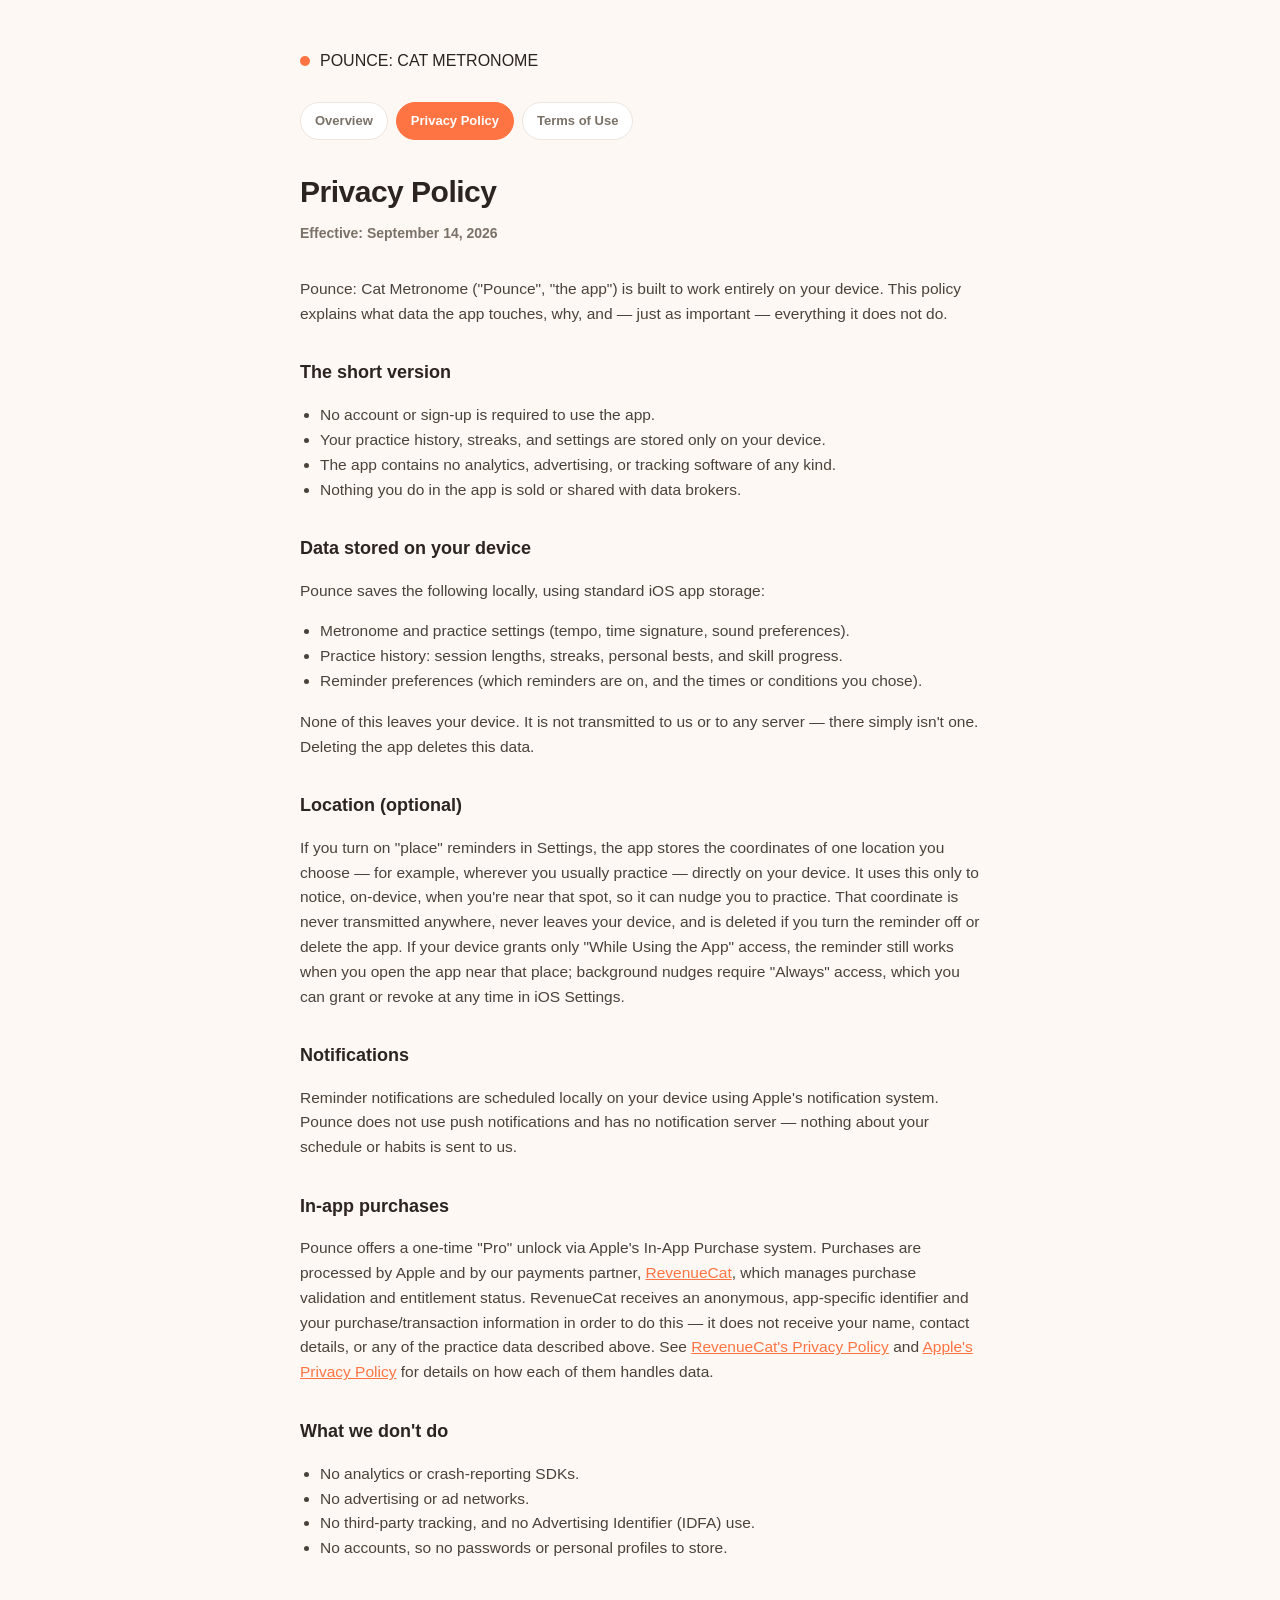
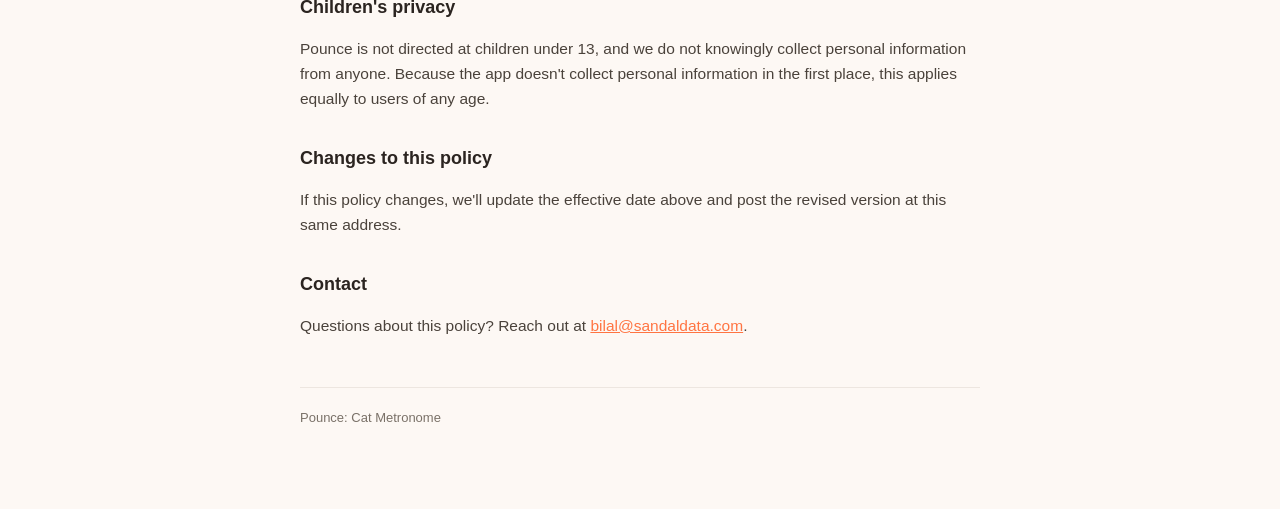
==== privacy.html @ 04211d91 "Add Privacy Policy and Terms of Use pages" ====
<!doctype html>
<html lang="en">
<head>
  <meta charset="utf-8" />
  <meta name="viewport" content="width=device-width, initial-scale=1" />
  <title>Privacy Policy — Pounce: Cat Metronome</title>
  <link rel="stylesheet" href="style.css" />
</head>
<body>
  <div class="wrap">
    <div class="brand">
      <div class="brand-dot"></div>
      <span>POUNCE: CAT METRONOME</span>
    </div>

    <nav class="pill-nav">
      <a href="index.html">Overview</a>
      <a href="privacy.html" class="on">Privacy Policy</a>
      <a href="terms.html">Terms of Use</a>
    </nav>

    <h1>Privacy Policy</h1>
    <p class="meta">Effective: September 14, 2026</p>

    <p>
      Pounce: Cat Metronome ("Pounce", "the app") is built to work entirely on your
      device. This policy explains what data the app touches, why, and — just as
      important — everything it does not do.
    </p>

    <h2>The short version</h2>
    <ul>
      <li>No account or sign-up is required to use the app.</li>
      <li>Your practice history, streaks, and settings are stored only on your device.</li>
      <li>The app contains no analytics, advertising, or tracking software of any kind.</li>
      <li>Nothing you do in the app is sold or shared with data brokers.</li>
    </ul>

    <h2>Data stored on your device</h2>
    <p>Pounce saves the following locally, using standard iOS app storage:</p>
    <ul>
      <li>Metronome and practice settings (tempo, time signature, sound preferences).</li>
      <li>Practice history: session lengths, streaks, personal bests, and skill progress.</li>
      <li>Reminder preferences (which reminders are on, and the times or conditions you chose).</li>
    </ul>
    <p>
      None of this leaves your device. It is not transmitted to us or to any server —
      there simply isn't one. Deleting the app deletes this data.
    </p>

    <h2>Location (optional)</h2>
    <p>
      If you turn on "place" reminders in Settings, the app stores the coordinates of
      one location you choose — for example, wherever you usually practice — directly
      on your device. It uses this only to notice, on-device, when you're near that
      spot, so it can nudge you to practice. That coordinate is never transmitted
      anywhere, never leaves your device, and is deleted if you turn the reminder off
      or delete the app. If your device grants only "While Using the App" access, the
      reminder still works when you open the app near that place; background nudges
      require "Always" access, which you can grant or revoke at any time in iOS
      Settings.
    </p>

    <h2>Notifications</h2>
    <p>
      Reminder notifications are scheduled locally on your device using Apple's
      notification system. Pounce does not use push notifications and has no
      notification server — nothing about your schedule or habits is sent to us.
    </p>

    <h2>In-app purchases</h2>
    <p>
      Pounce offers a one-time "Pro" unlock via Apple's In-App Purchase system.
      Purchases are processed by Apple and by our payments partner,
      <a href="https://www.revenuecat.com/" target="_blank" rel="noopener">RevenueCat</a>,
      which manages purchase validation and entitlement status. RevenueCat receives
      an anonymous, app-specific identifier and your purchase/transaction information
      in order to do this — it does not receive your name, contact details, or any of
      the practice data described above. See
      <a href="https://www.revenuecat.com/privacy/" target="_blank" rel="noopener">RevenueCat's Privacy Policy</a>
      and
      <a href="https://www.apple.com/legal/privacy/" target="_blank" rel="noopener">Apple's Privacy Policy</a>
      for details on how each of them handles data.
    </p>

    <h2>What we don't do</h2>
    <ul>
      <li>No analytics or crash-reporting SDKs.</li>
      <li>No advertising or ad networks.</li>
      <li>No third-party tracking, and no Advertising Identifier (IDFA) use.</li>
      <li>No accounts, so no passwords or personal profiles to store.</li>
    </ul>

    <h2>Children's privacy</h2>
    <p>
      Pounce is not directed at children under 13, and we do not knowingly collect
      personal information from anyone. Because the app doesn't collect personal
      information in the first place, this applies equally to users of any age.
    </p>

    <h2>Changes to this policy</h2>
    <p>
      If this policy changes, we'll update the effective date above and post the
      revised version at this same address.
    </p>

    <h2>Contact</h2>
    <p>
      Questions about this policy? Reach out at
      <a href="mailto:bilal@sandaldata.com">bilal@sandaldata.com</a>.
    </p>

    <footer>
      <div>Pounce: Cat Metronome</div>
    </footer>
  </div>
</body>
</html>
---- style.css ----
:root {
  color-scheme: light;
  --bg: #FDF8F4;
  --card: #ffffff;
  --ink: #2B2420;
  --muted: #7A7168;
  --primary: #FF7442;
  --border: #EDE6E0;
}

* { box-sizing: border-box; }

body {
  margin: 0;
  background: var(--bg);
  color: var(--ink);
  font-family: -apple-system, BlinkMacSystemFont, "Segoe UI", Roboto, Helvetica, Arial, sans-serif;
  line-height: 1.6;
}

.wrap {
  max-width: 720px;
  margin: 0 auto;
  padding: 48px 20px 80px;
}

.brand {
  display: flex;
  align-items: center;
  gap: 10px;
  margin-bottom: 28px;
}

.brand-dot {
  width: 10px;
  height: 10px;
  border-radius: 50%;
  background: var(--primary);
}

.brand a {
  color: var(--muted);
  text-decoration: none;
  font-weight: 700;
  font-size: 14px;
  letter-spacing: 0.4px;
}

h1 {
  font-size: 30px;
  font-weight: 800;
  letter-spacing: -0.5px;
  margin: 0 0 6px;
}

.meta {
  color: var(--muted);
  font-size: 14px;
  font-weight: 600;
  margin: 0 0 32px;
}

h2 {
  font-size: 18px;
  font-weight: 800;
  margin: 32px 0 10px;
}

p, li {
  font-size: 15.5px;
  color: #4A423B;
}

ul { padding-left: 20px; }

a { color: var(--primary); }

.card {
  background: var(--card);
  border: 1px solid var(--border);
  border-radius: 16px;
  padding: 18px 20px;
  margin: 20px 0;
}

footer {
  margin-top: 48px;
  padding-top: 20px;
  border-top: 1px solid var(--border);
  color: var(--muted);
  font-size: 13px;
}

.links {
  display: flex;
  gap: 16px;
  margin-top: 8px;
}

.pill-nav {
  display: flex;
  gap: 8px;
  margin-bottom: 28px;
}

.pill-nav a {
  text-decoration: none;
  font-weight: 700;
  font-size: 13px;
  color: var(--muted);
  background: var(--card);
  border: 1px solid var(--border);
  border-radius: 999px;
  padding: 8px 14px;
}

.pill-nav a.on {
  color: #fff;
  background: var(--primary);
  border-color: var(--primary);
}
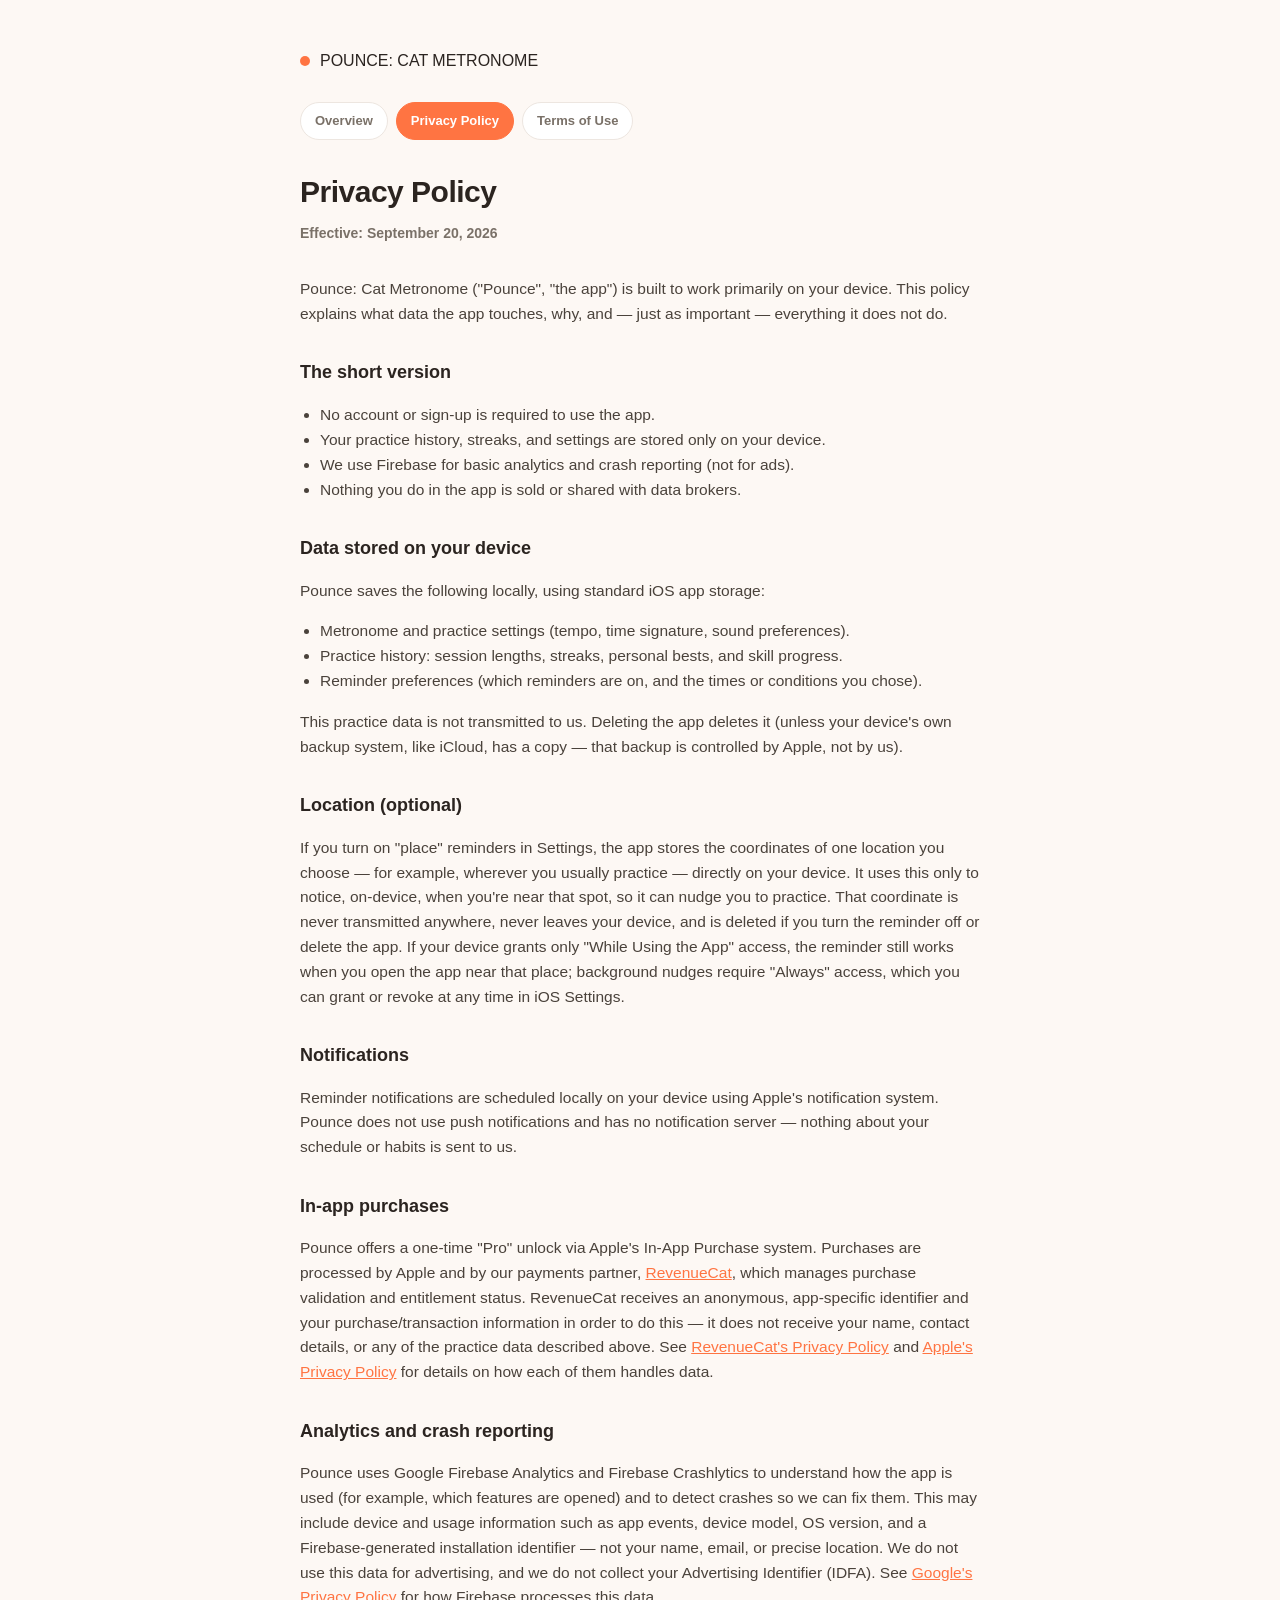
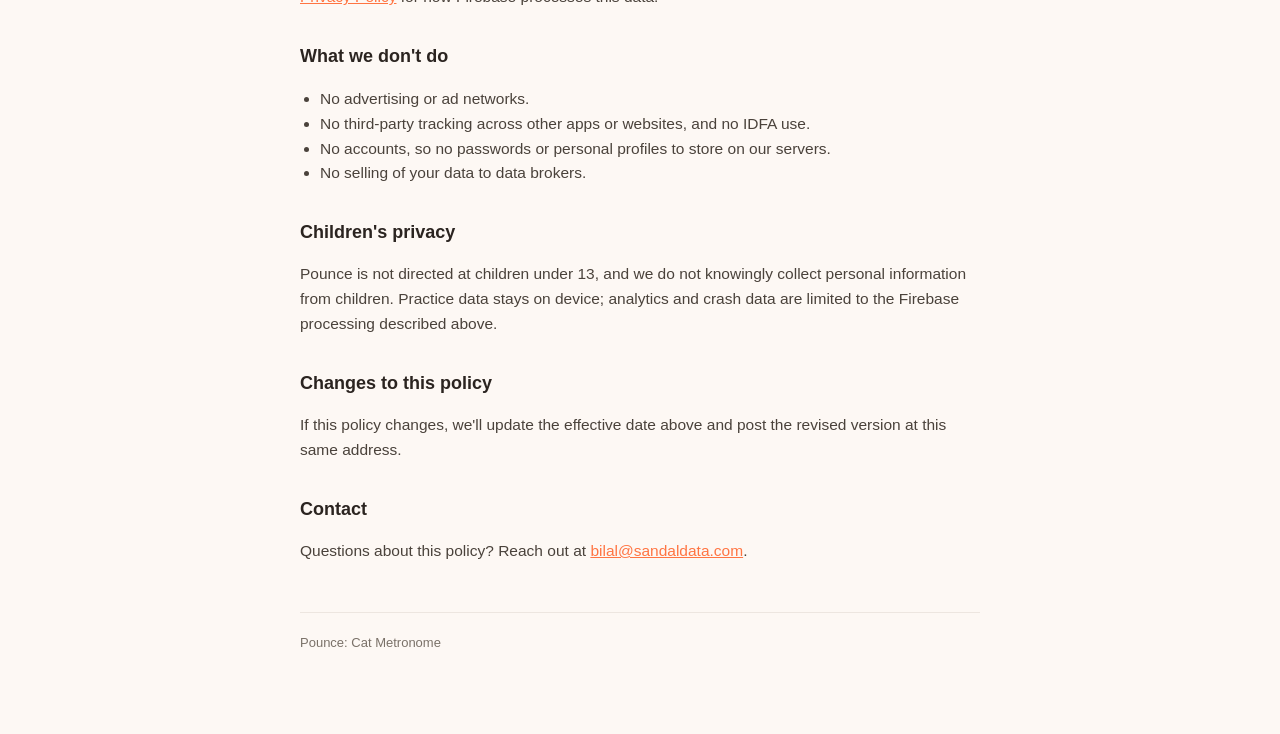
==== commit 208ed776: "Disclose Firebase Analytics and Crashlytics in privacy policy Co-authored-by: Cursor <cursoragent@cu" ====
--- a/privacy.html
+++ b/privacy.html
@@ -20,10 +20,10 @@
     </nav>
 
     <h1>Privacy Policy</h1>
-    <p class="meta">Effective: September 14, 2026</p>
+    <p class="meta">Effective: September 20, 2026</p>
 
     <p>
-      Pounce: Cat Metronome ("Pounce", "the app") is built to work entirely on your
+      Pounce: Cat Metronome ("Pounce", "the app") is built to work primarily on your
       device. This policy explains what data the app touches, why, and — just as
       important — everything it does not do.
     </p>
@@ -32,7 +32,7 @@
     <ul>
       <li>No account or sign-up is required to use the app.</li>
       <li>Your practice history, streaks, and settings are stored only on your device.</li>
-      <li>The app contains no analytics, advertising, or tracking software of any kind.</li>
+      <li>We use Firebase for basic analytics and crash reporting (not for ads).</li>
       <li>Nothing you do in the app is sold or shared with data brokers.</li>
     </ul>
 
@@ -44,8 +44,9 @@
       <li>Reminder preferences (which reminders are on, and the times or conditions you chose).</li>
     </ul>
     <p>
-      None of this leaves your device. It is not transmitted to us or to any server —
-      there simply isn't one. Deleting the app deletes this data.
+      This practice data is not transmitted to us. Deleting the app deletes it
+      (unless your device's own backup system, like iCloud, has a copy — that backup
+      is controlled by Apple, not by us).
     </p>
 
     <h2>Location (optional)</h2>
@@ -83,19 +84,32 @@
       for details on how each of them handles data.
     </p>
 
+    <h2>Analytics and crash reporting</h2>
+    <p>
+      Pounce uses Google Firebase Analytics and Firebase Crashlytics to understand how
+      the app is used (for example, which features are opened) and to detect crashes
+      so we can fix them. This may include device and usage information such as app
+      events, device model, OS version, and a Firebase-generated installation
+      identifier — not your name, email, or precise location. We do not use this data
+      for advertising, and we do not collect your Advertising Identifier (IDFA).
+      See
+      <a href="https://policies.google.com/privacy" target="_blank" rel="noopener">Google's Privacy Policy</a>
+      for how Firebase processes this data.
+    </p>
+
     <h2>What we don't do</h2>
     <ul>
-      <li>No analytics or crash-reporting SDKs.</li>
       <li>No advertising or ad networks.</li>
-      <li>No third-party tracking, and no Advertising Identifier (IDFA) use.</li>
-      <li>No accounts, so no passwords or personal profiles to store.</li>
+      <li>No third-party tracking across other apps or websites, and no IDFA use.</li>
+      <li>No accounts, so no passwords or personal profiles to store on our servers.</li>
+      <li>No selling of your data to data brokers.</li>
     </ul>
 
     <h2>Children's privacy</h2>
     <p>
       Pounce is not directed at children under 13, and we do not knowingly collect
-      personal information from anyone. Because the app doesn't collect personal
-      information in the first place, this applies equally to users of any age.
+      personal information from children. Practice data stays on device; analytics and
+      crash data are limited to the Firebase processing described above.
     </p>
 
     <h2>Changes to this policy</h2>
